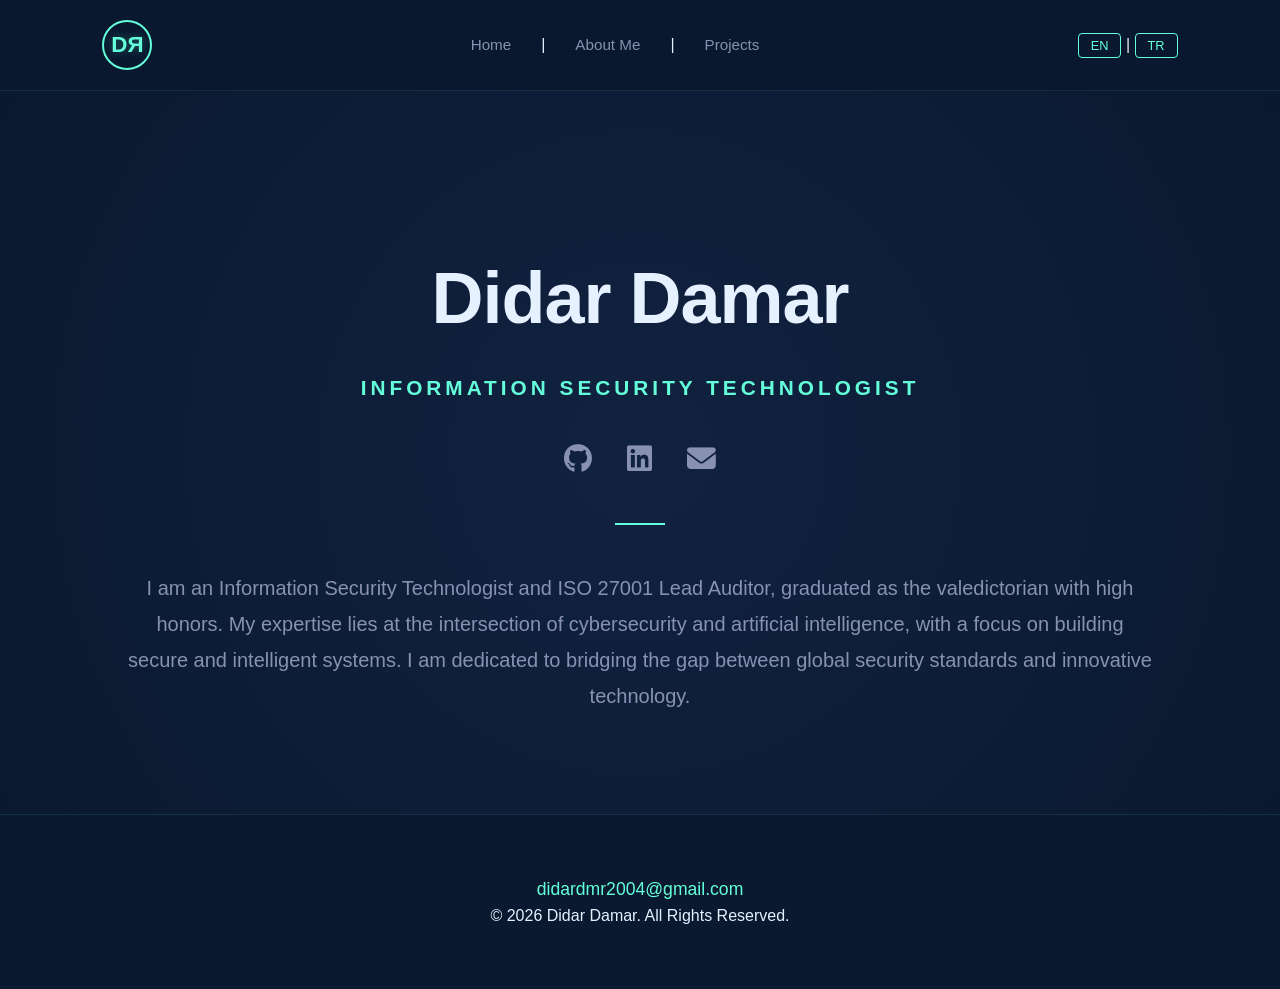
==== index.html @ 4c37d874 "Update index.html" ====
<!DOCTYPE html>
<html lang="en">
<head>
    <meta charset="UTF-8">
    <meta name="viewport" content="width=device-width, initial-scale=1.0">
    <title>Didar Damar | Portfolio</title>
    <link rel="stylesheet" href="style.css">
    <link rel="stylesheet" href="https://cdnjs.cloudflare.com/ajax/libs/font-awesome/6.4.0/css/all.min.css">
    <link rel="icon" href="data:image/svg+xml,<svg xmlns='http://www.w3.org/2000/svg' viewBox='0 0 100 100'><text y='.9em' font-size='70' fill='%2364ffda' font-family='Arial' font-weight='bold'>DЯ</text></svg>">
</head>
<body class="dark-theme">

    <nav class="navbar">
        <a href="index.html" class="logo-link">
            <div class="logo">DЯ</div>
        </a>
        <ul class="nav-links">
            <li><a href="index.html" class="translate" data-en="Home" data-tr="Ana Sayfa">Home</a></li>
            <span class="sep">|</span>
            <li><a href="about.html" class="translate" data-en="About Me" data-tr="Hakkımda">About Me</a></li>
            <span class="sep">|</span>
            <li><a href="projects.html" class="translate" data-en="Projects" data-tr="Projeler">Projects</a></li>
        </ul>
        <div class="lang-switcher">
            <button onclick="changeLang('en')" class="lang-btn">EN</button>
            <span class="sep">|</span>
            <button onclick="changeLang('tr')" class="lang-btn">TR</button>
        </div>
    </nav>

    <header id="home" class="hero">
        <div class="hero-content">
            <h1>Didar Damar</h1>
            <p class="translate subtitle" data-en="Information Security Technologist" data-tr="Bilgi Güvenliği Teknolojisti">Information Security Technologist</p>
            
            <div class="hero-contact">
                <a href="https://github.com/Didar-DMR" target="_blank"><i class="fab fa-github"></i></a>
                <a href="https://www.linkedin.com/in/didar-damar-b65396294/" target="_blank"><i class="fab fa-linkedin"></i></a>
                <a href="mailto:didardmr2004@gmail.com"><i class="fas fa-envelope"></i></a>
            </div>
        </div>
        <br>
            <hr style="width: 50px; border: 1px solid var(--red); margin: 20px auto;">
        <br>
        <section class="intro-text">
            <p class="translate" 
               data-en="I am an Information Security Technologist and ISO 27001 Lead Auditor, graduated as the valedictorian with high honors. My expertise lies at the intersection of cybersecurity and artificial intelligence, with a focus on building secure and intelligent systems. I am dedicated to bridging the gap between global security standards and innovative technology."
               data-tr="Yüksek onur derecesi ve bölüm birinciliği ile mezun olmuş bir Bilgi Güvenliği Teknolojisti ve ISO 27001 Baş Denetçisiyim. Uzmanlığım, siber güvenlik ve yapay zekanın kesişim noktasında, güvenli ve zeki sistemler oluşturmaya odaklanmaktadır. Küresel güvenlik standartları ile yenilikçi teknolojiler arasında köprü kurmaya kararlıyım.">
               I am an Information Security Technologist and ISO 27001 Lead Auditor, graduated as the valedictorian with high honors. My expertise lies at the intersection of cybersecurity and artificial intelligence, with a focus on building secure and intelligent systems. I am dedicated to bridging the gap between global security standards and innovative technology.
            </p>
        </section>
    </header>
<footer class="minimal-footer">
    <div class="footer-inner">
        <a href="mailto:info@didardamar.com" class="footer-mail">didardmr2004@gmail.com</a>
        
        <p class="footer-rights">
            &copy; 2026 Didar Damar. 
            <span class="translate" data-en="All Rights Reserved." data-tr="Tüm Hakları Saklıdır.">All Rights Reserved.</span>
        </p>
    </div>
</footer>
    <script src="script.js"></script>
</body>

</html>
---- style.css ----
:root {
    /* Ana Renk Paleti: Kurumsal & Güvenilir */
    --bg: #0a192f;        /* Derin Lacivert (Kurumsal Arka Plan) */
    --card: #112240;      /* Kart Arka Planı (Hafif Derinlik) */
    --red: #64ffda;       /* Vurgu Rengi: Siber Turkuaz (Erişim Onaylandı/Güvenli) */
    --text: #e6f1ff;      /* Ana Metin: Yumuşak Beyaz */
    --gray: #8892b0;      /* Yardımcı Metin: Mavi-Gri */
    --white: #ffffff;
}

* { margin: 0; padding: 0; box-sizing: border-box; text-decoration: none; list-style: none; scroll-behavior: smooth; }

body { 
    background: var(--bg); 
    color: var(--text); 
    font-family: 'Inter', 'Segoe UI', sans-serif; /* Daha modern bir font stack */
    text-align: center; 
    overflow-x: hidden; 
    line-height: 1.6;
}

/* Navbar */
.navbar {
    display: flex; justify-content: space-between; align-items: center;
    padding: 20px 8%; 
    background: rgba(10, 25, 47, 0.95); /* Cam efekti */
    backdrop-filter: blur(10px);
    border-bottom: 1px solid rgba(100, 255, 218, 0.1);
    position: sticky; top: 0; z-index: 1000;
}

.nav-links { display: flex; gap: 30px; }
.nav-links a { color: var(--gray) !important; font-size: 0.95rem; transition: 0.3s; font-weight: 500; }
.nav-links a:hover, .nav-links a.active { color: var(--red) !important; }

.lang-btn { 
    background: none; border: 1px solid var(--red); color: var(--red); 
    cursor: pointer; padding: 4px 12px; border-radius: 4px; 
    font-size: 0.8rem; transition: 0.3s;
}
.lang-btn:hover { background: rgba(100, 255, 218, 0.1); }

/* Logo Tasarımı: Kurumsal Rozet */
.logo {
    display: flex; align-items: center; justify-content: center;
    width: 50px; height: 50px;
    border: 2px solid var(--red);
    border-radius: 50%;
    color: var(--red);
    font-size: 1.4rem;
    font-weight: 900;
    font-family: 'Segoe UI Black', sans-serif;
    text-shadow: 0 0 10px rgba(100, 255, 218, 0.3);
    transition: 0.4s all cubic-bezier(0.175, 0.885, 0.32, 1.275);
}

.logo:hover {
    background: var(--red);
    color: var(--bg);
    box-shadow: 0 0 25px var(--red);
    transform: rotate(5deg) scale(1.05);
}

/* Hero Section: Red Gradient yerine Navy Gradient */
.hero { 
    padding: 150px 10% 100px; 
    background: radial-gradient(circle at center, #112240 0%, #0a192f 100%); 
}

.hero-content h1 { font-size: 4.5rem; margin-bottom: 15px; font-weight: 800; letter-spacing: -1px; }

.subtitle { 
    color: var(--red); font-size: 1.3rem; font-weight: 600; 
    text-transform: uppercase; letter-spacing: 4px; margin-bottom: 20px;
}

.badge { 
    border: 1px solid var(--red); padding: 8px 20px; border-radius: 4px; 
    font-size: 0.85rem; color: var(--red); font-weight: 600;
    background: rgba(100, 255, 218, 0.05);
}

.hero-contact { margin-top: 40px; display: flex; justify-content: center; gap: 35px; }
.hero-contact i { font-size: 1.8rem; color: var(--gray); transition: 0.3s; }
.hero-contact i:hover { color: var(--red); transform: translateY(-5px); }

/* Section & Container */
.container { padding: 100px 10%; }
.section { margin-bottom: 100px; }
.section h2 { 
    color: var(--red); 
    text-align: left; 
    max-width: 900px; 
    margin: 0 auto 50px auto;
    text-transform: uppercase; letter-spacing: 3px;
    border-left: 4px solid var(--red); padding-left: 20px;
    font-size: 1.8rem;
}

/* Kartlar */
.card { 
    background: var(--card); 
    padding: 50px; 
    border-radius: 12px; 
    border: 1px solid rgba(100, 255, 218, 0.1); 
    max-width: 900px; 
    margin: 0 auto; 
    text-align: left;
    box-shadow: 0 10px 30px -15px rgba(2, 12, 27, 0.7);
    transition: 0.3s;
}
.card:hover { transform: translateY(-5px); border-color: var(--red); }

.card h3 { color: var(--text); font-size: 1.6rem; margin-bottom: 20px; font-weight: 700; }

/* Link Stilleri */
.text-link { 
    color: var(--red); font-weight: 600; transition: 0.3s; 
    font-size: 0.95rem; border-bottom: 1px solid transparent; 
}
.text-link:hover { opacity: 0.8; border-bottom-color: var(--red); }

/* Skill & Rows */
.skill-group { margin-bottom: 30px; padding-bottom: 20px; border-bottom: 1px solid rgba(255, 255, 255, 0.05); }
.skill-group h4 { color: var(--red); font-size: 0.9rem; margin-bottom: 12px; letter-spacing: 2px; }
.skill-group h4::before { content: "▹ "; }

.lang-row, .cert-row { padding: 20px 0; border-bottom: 1px solid rgba(255, 255, 255, 0.05); }

/* Typography */
.uni { color: var(--white); font-size: 1.2rem; font-weight: 700; margin-bottom: 6px; }
.gpa { color: var(--gray); font-size: 1rem; margin-bottom: 15px; }
.course-text { font-size: 1rem; color: var(--gray); border-top: 1px solid rgba(255, 255, 255, 0.05); padding-top: 20px; }

.intro-text p { font-size: 1.25rem; color: var(--gray); font-style: normal; font-weight: 400; line-height: 1.8; }

/* Tech Stack Tags */
.tech-stack span { 
    background: rgba(100, 255, 218, 0.1); color: var(--red); 
    border: none; padding: 6px 14px; border-radius: 4px; font-size: 0.75rem; 
}

/* Footer */
.minimal-footer { 
    padding: 60px 10%; border-top: 1px solid rgba(100, 255, 218, 0.1); 
}
.footer-mail { color: var(--red); font-size: 1.1rem; }

/* Mobil Uyumluluk */
@media (max-width: 768px) {
    .hero-content h1 { font-size: 2.8rem; }
    .navbar { padding: 15px 5%; }
    .card { padding: 30px; width: 100%; }
}
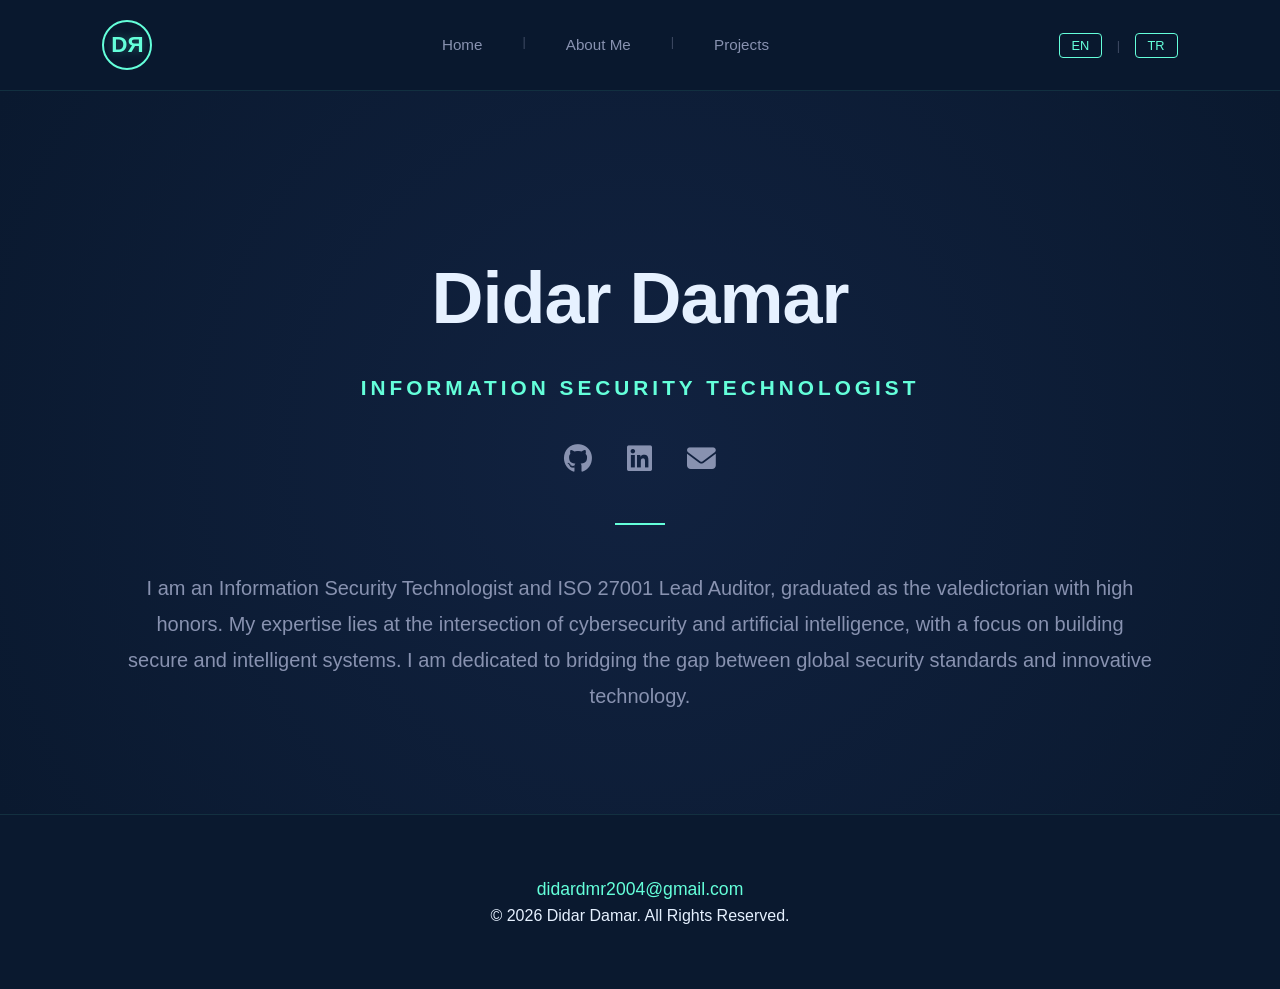
==== commit 4e909de9: "Update index.html" ====
--- a/index.html
+++ b/index.html
@@ -52,7 +52,7 @@
     </header>
 <footer class="minimal-footer">
     <div class="footer-inner">
-        <a href="mailto:info@didardamar.com" class="footer-mail">didardmr2004@gmail.com</a>
+        <a href="mailto:didardmr2004@gmail.com" class="footer-mail">didardmr2004@gmail.com</a>
         
         <p class="footer-rights">
             &copy; 2026 Didar Damar. 
@@ -102,3 +102,5 @@
 
 
 
+
+
--- a/style.css
+++ b/style.css
@@ -146,10 +146,120 @@
 }
 .footer-mail { color: var(--red); font-size: 1.1rem; }
 
+.cert-row, .lang-row { 
+    display: flex; 
+    flex-direction: column; /* Linkleri her zaman alta iter */
+    align-items: flex-start; /* Her şeyi sola yaslar */
+    padding: 20px 0; 
+    border-bottom: 1px solid rgba(255, 255, 255, 0.05); 
+    gap: 8px; /* Başlık ile link arasındaki boşluk */
+}
+
+/* Link Konteynırı */
+.cert-links {
+    margin-top: 5px;
+    display: flex;
+    align-items: center; /* Ayırıcı çizgi (|) ile linklerin aynı hizada durması için */
+}
+
+/* Ayırıcı Çizgi (Masaüstünde artık görünür olacak) */
+.sep {
+    color: var(--gray);
+    margin: 0 10px;
+    opacity: 0.4;
+    font-size: 0.8rem;
+}
+
 /* Mobil Uyumluluk */
+
 @media (max-width: 768px) {
-    .hero-content h1 { font-size: 2.8rem; }
-    .navbar { padding: 15px 5%; }
-    .card { padding: 30px; width: 100%; }
-}
-
+
+    /* Navbar'ı dikey bir düzene sokar */
+    .navbar {
+        flex-direction: column; 
+        padding: 15px 5%;
+        gap: 15px;
+    }
+    /* Gizli olan menüyü görünür yapar ve yan yana/alt alta dizer */
+    .nav-links {
+        display: flex !important; /* Gizlemeyi zorla kaldırıyoruz */
+        gap: 15px;
+        flex-wrap: wrap; /* Sığmazsa alt satıra geçer */
+        justify-content: center;
+    }
+    .nav-links a {
+        font-size: 0.85rem; /* Mobilde yazıları biraz küçültüyoruz */
+    }
+    /* Dil butonlarını ve logoyu hizalar */
+    .lang-switcher {
+        margin-top: 5px;
+    }
+    /* Hero ve diğer alanların mobildeki duruşu */
+    .hero-content h1 {
+        font-size: 2.2rem;
+    }
+    .subtitle {
+        font-size: 1.1rem;
+    }
+    .card {
+        padding: 20px;
+        width: 95%; /* Mobilde kartlar ekranı daha çok kaplasın */
+    }
+    .row, .cert-row {
+        flex-direction: column;
+        align-items: flex-start;
+        gap: 10px;
+    }
+    .minimal-footer {
+        padding: 30px 5%;
+        margin-top: 40px;
+    }
+    .tech-stack {
+        display: flex;
+        flex-wrap: wrap; /* Etiketlerin alt satıra geçmesini sağlar */
+        gap: 8px;        /* Etiketler arasındaki boşluğu mobilde biraz daraltıyoruz */
+        margin-top: 15px;
+        justify-content: flex-start; /* Sola yaslayarak karmaşayı önler */
+    }
+
+    .tech-stack span {
+        font-size: 0.7rem;    /* Mobilde yazı boyutunu küçültüyoruz */
+        padding: 5px 10px;    /* Tıklama/görünme alanını optimize ediyoruz */
+        white-space: nowrap;  /* Etiket içindeki kelimelerin bölünmesini engeller */
+        display: inline-block;
+    }
+    
+    /* Proje açıklamalarının mobilde birbirine girmemesi için */
+    .card p {
+        font-size: 0.95rem;
+        line-height: 1.5;
+        margin-bottom: 20px;
+    }
+    /* Sertifika ve Dil satırlarını dikey düzene sokar */
+    .cert-row, .lang-row {
+        flex-direction: column;
+        align-items: flex-start; /* Metinleri sola yaslar */
+        gap: 5px; /* Başlık ve link arasındaki çok ince boşluk */
+        padding: 15px 0;
+    }
+
+    /* Linkin sadece bir metin olarak alt satıra geçmesini sağlar */
+    .cert-row .text-link, 
+    .file-item .text-link {
+        display: block; /* Linkin kendi satırını kaplamasını sağlar */
+        margin-top: 5px;
+        background: none; /* Arka planı tamamen kaldırır */
+        padding: 0; /* Buton benzeri iç boşlukları sıfırlar */
+        width: auto; /* Tüm satırı kaplamasın, sadece yazı kadar olsun */
+        text-align: left; /* Sola yaslı kalsın */
+    }
+
+}
+
+
+
+
+
+
+
+
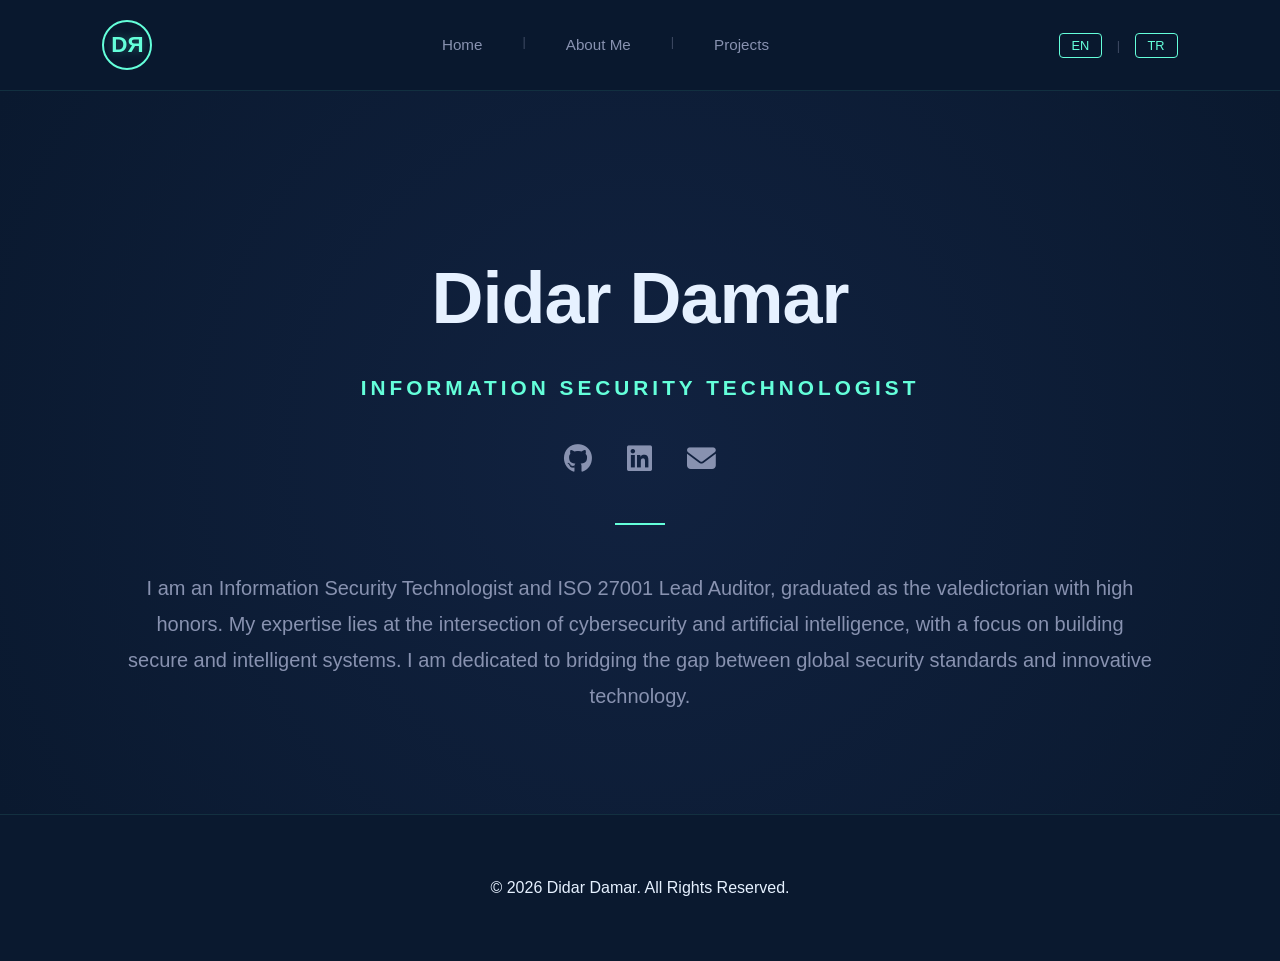
==== commit 2ec5645f: "Fix HTML structure and clean up formatting" ====
--- a/index.html
+++ b/index.html
@@ -36,7 +36,9 @@
             <div class="hero-contact">
                 <a href="https://github.com/Didar-DMR" target="_blank"><i class="fab fa-github"></i></a>
                 <a href="https://www.linkedin.com/in/didar-damar-b65396294/" target="_blank"><i class="fab fa-linkedin"></i></a>
-                <a href="mailto:didardmr2004@gmail.com"><i class="fas fa-envelope"></i></a>
+                <a href="https://mail.google.com/mail/?view=cm&fs=1&to=didardmr2004@gmail.com" target="_blank" rel="noopener noreferrer" aria-label="E-posta Gönder">
+    <i class="fas fa-envelope"></i>
+</a>
             </div>
         </div>
         <br>
@@ -52,8 +54,9 @@
     </header>
 <footer class="minimal-footer">
     <div class="footer-inner">
-        <a href="mailto:didardmr2004@gmail.com" class="footer-mail">didardmr2004@gmail.com</a>
-        
+        <a href="https://mail.google.com/mail/?view=cm&fs=1&to=didardmr2004@gmail.com" target="_blank" rel="noopener noreferrer" aria-label="E-posta Gönder">
+    <i class="class="footer-mail"></i>
+</a>    
         <p class="footer-rights">
             &copy; 2026 Didar Damar. 
             <span class="translate" data-en="All Rights Reserved." data-tr="Tüm Hakları Saklıdır.">All Rights Reserved.</span>
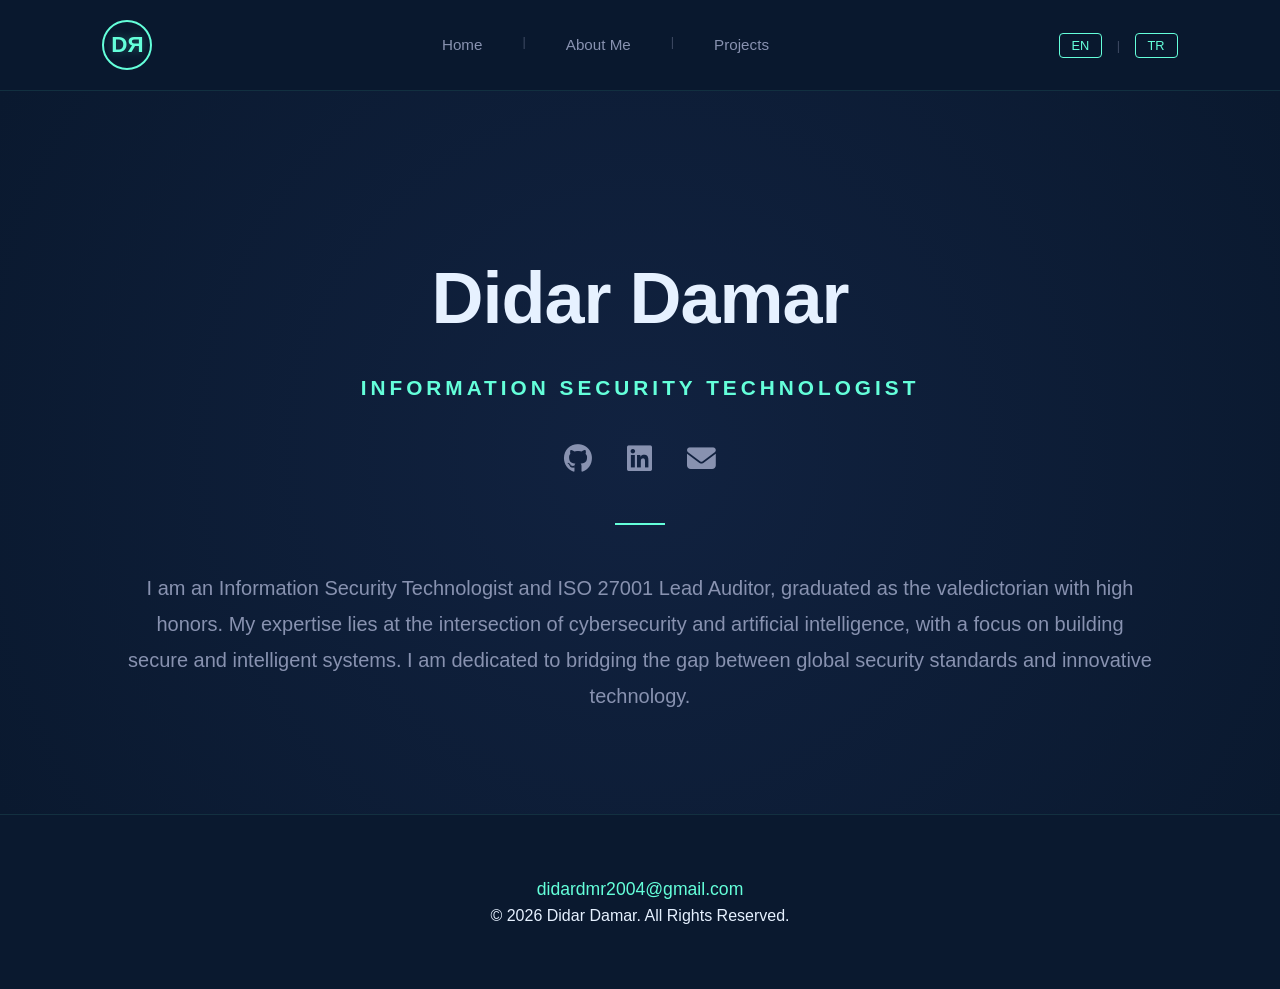
==== commit 0c5f8335: "Update index.html" ====
--- a/index.html
+++ b/index.html
@@ -54,9 +54,9 @@
     </header>
 <footer class="minimal-footer">
     <div class="footer-inner">
-        <a href="https://mail.google.com/mail/?view=cm&fs=1&to=didardmr2004@gmail.com" target="_blank" rel="noopener noreferrer" aria-label="E-posta Gönder">
-    <i class="class="footer-mail"></i>
-</a>    
+        <a href="https://mail.google.com/mail/?view=cm&fs=1&to=didardmr2004@gmail.com" target="_blank" rel="noopener noreferrer" class="footer-mail">
+            didardmr2004@gmail.com
+        </a>    
         <p class="footer-rights">
             &copy; 2026 Didar Damar. 
             <span class="translate" data-en="All Rights Reserved." data-tr="Tüm Hakları Saklıdır.">All Rights Reserved.</span>
